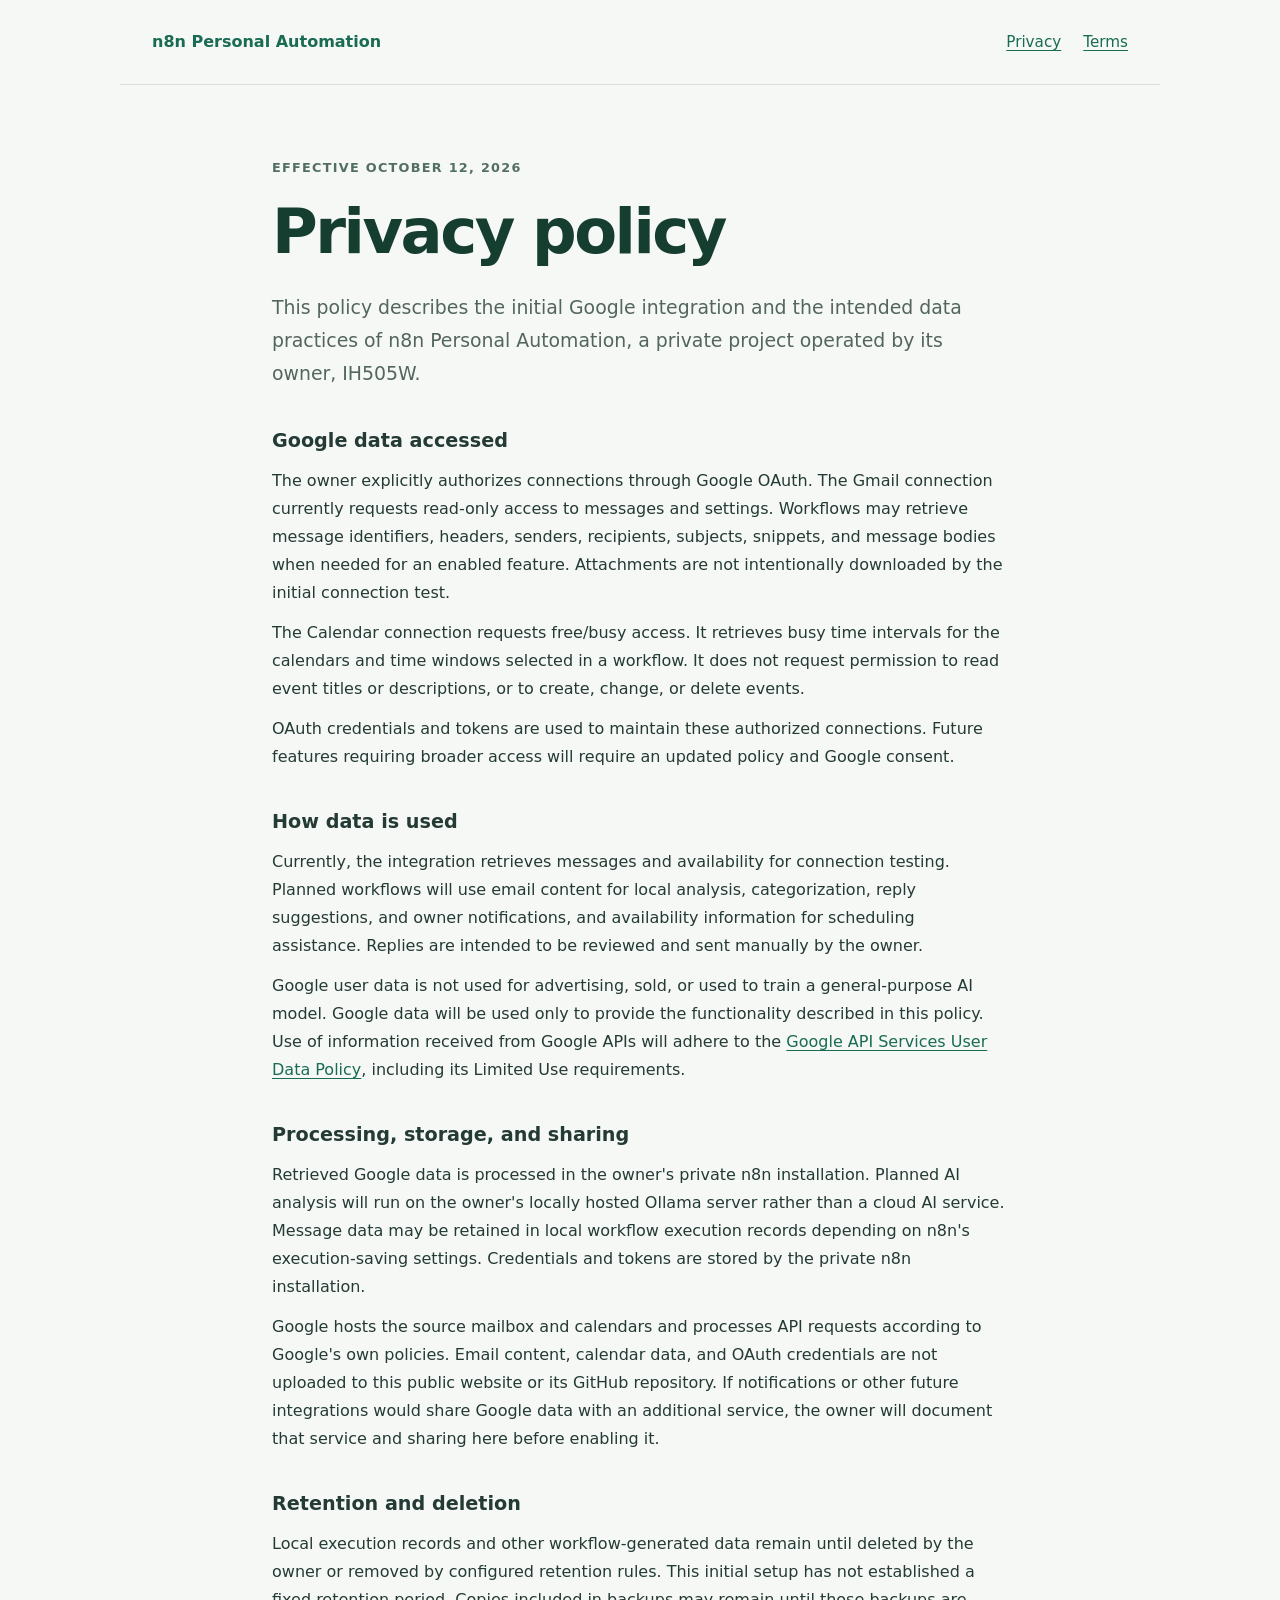
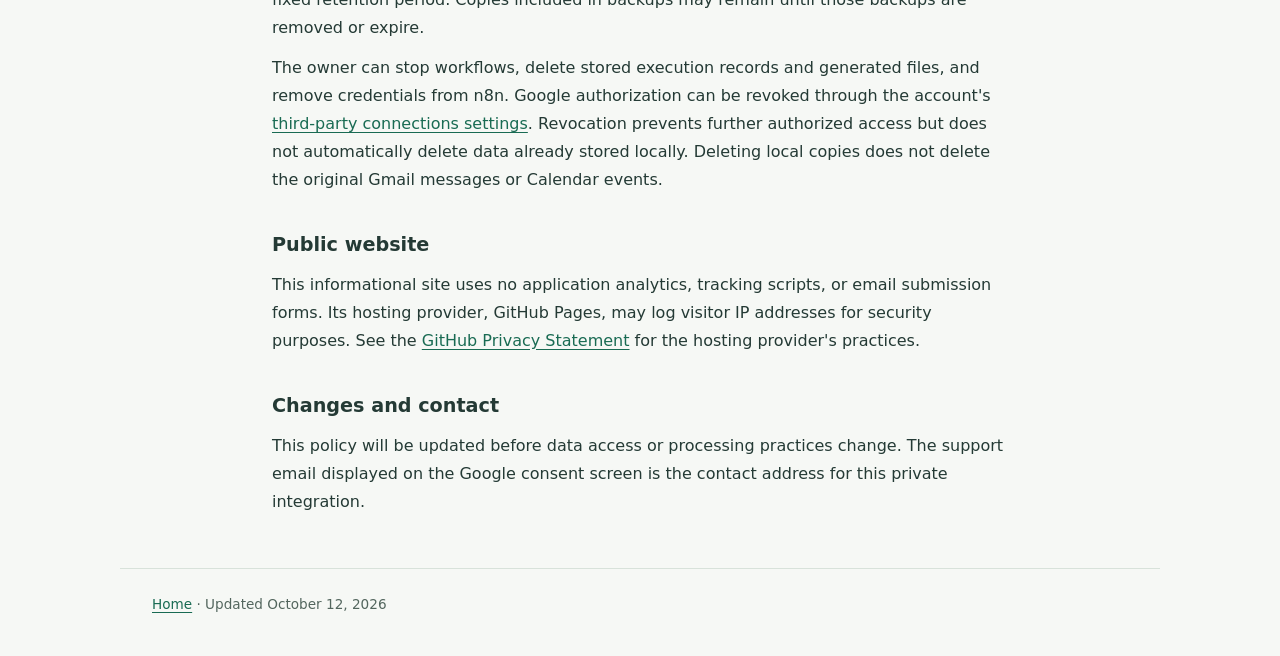
==== privacy.html @ 3055c7d0 "Add automation homepage and privacy pages" ====
<!doctype html>
<html lang="en">
<head>
  <meta charset="utf-8">
  <meta name="viewport" content="width=device-width, initial-scale=1">
  <meta name="description" content="Privacy policy for n8n Personal Automation.">
  <title>Privacy · n8n Personal Automation</title>
  <link rel="stylesheet" href="styles.css">
</head>
<body>
  <header class="site-header"><a href="index.html">n8n Personal Automation</a><nav aria-label="Main"><a href="privacy.html" aria-current="page">Privacy</a><a href="terms.html">Terms</a></nav></header>
  <main>
    <p class="eyebrow">Effective October 12, 2026</p>
    <h1>Privacy policy</h1>
    <p class="lead">This policy describes the initial Google integration and the intended data practices of n8n Personal Automation, a private project operated by its owner, IH505W.</p>
    <section><h2>Google data accessed</h2><p>The owner explicitly authorizes connections through Google OAuth. The Gmail connection currently requests read-only access to messages and settings. Workflows may retrieve message identifiers, headers, senders, recipients, subjects, snippets, and message bodies when needed for an enabled feature. Attachments are not intentionally downloaded by the initial connection test.</p><p>The Calendar connection requests free/busy access. It retrieves busy time intervals for the calendars and time windows selected in a workflow. It does not request permission to read event titles or descriptions, or to create, change, or delete events.</p><p>OAuth credentials and tokens are used to maintain these authorized connections. Future features requiring broader access will require an updated policy and Google consent.</p></section>
    <section><h2>How data is used</h2><p>Currently, the integration retrieves messages and availability for connection testing. Planned workflows will use email content for local analysis, categorization, reply suggestions, and owner notifications, and availability information for scheduling assistance. Replies are intended to be reviewed and sent manually by the owner.</p><p>Google user data is not used for advertising, sold, or used to train a general-purpose AI model. Google data will be used only to provide the functionality described in this policy. Use of information received from Google APIs will adhere to the <a href="https://developers.google.com/terms/api-services-user-data-policy">Google API Services User Data Policy</a>, including its Limited Use requirements.</p></section>
    <section><h2>Processing, storage, and sharing</h2><p>Retrieved Google data is processed in the owner's private n8n installation. Planned AI analysis will run on the owner's locally hosted Ollama server rather than a cloud AI service. Message data may be retained in local workflow execution records depending on n8n's execution-saving settings. Credentials and tokens are stored by the private n8n installation.</p><p>Google hosts the source mailbox and calendars and processes API requests according to Google's own policies. Email content, calendar data, and OAuth credentials are not uploaded to this public website or its GitHub repository. If notifications or other future integrations would share Google data with an additional service, the owner will document that service and sharing here before enabling it.</p></section>
    <section><h2>Retention and deletion</h2><p>Local execution records and other workflow-generated data remain until deleted by the owner or removed by configured retention rules. This initial setup has not established a fixed retention period. Copies included in backups may remain until those backups are removed or expire.</p><p>The owner can stop workflows, delete stored execution records and generated files, and remove credentials from n8n. Google authorization can be revoked through the account's <a href="https://myaccount.google.com/connections">third-party connections settings</a>. Revocation prevents further authorized access but does not automatically delete data already stored locally. Deleting local copies does not delete the original Gmail messages or Calendar events.</p></section>
    <section><h2>Public website</h2><p>This informational site uses no application analytics, tracking scripts, or email submission forms. Its hosting provider, GitHub Pages, may log visitor IP addresses for security purposes. See the <a href="https://docs.github.com/en/site-policy/privacy-policies/github-general-privacy-statement">GitHub Privacy Statement</a> for the hosting provider's practices.</p></section>
    <section><h2>Changes and contact</h2><p>This policy will be updated before data access or processing practices change. The support email displayed on the Google consent screen is the contact address for this private integration.</p></section>
  </main>
  <footer><a href="index.html">Home</a> · Updated October 12, 2026</footer>
</body>
</html>
---- styles.css ----
:root { color-scheme: light; font-family: system-ui, -apple-system, BlinkMacSystemFont, "Segoe UI", sans-serif; color: #243a35; background: #f6f8f5; }
* { box-sizing: border-box; }
body { margin: 0; line-height: 1.75; }
a { color: #196b53; text-underline-offset: .2em; }
.site-header { max-width: 1040px; margin: auto; padding: 28px 32px; display: flex; justify-content: space-between; gap: 20px; align-items: center; border-bottom: 1px solid #d8e2da; }
.site-header > a { font-weight: 700; text-decoration: none; }
nav { display: flex; gap: 22px; }
nav a { font-size: .95rem; }
main { max-width: 800px; margin: auto; padding: 60px 32px 40px; }
.eyebrow { font-size: .8rem; letter-spacing: .1em; text-transform: uppercase; font-weight: 600; color: #536f62; }
h1 { margin: 18px 0 24px; font-size: clamp(2.3rem, 6vw, 3.9rem); line-height: 1.12; letter-spacing: -.04em; color: #153e31; }
.lead { font-size: 1.18rem; color: #53665e; }
section { margin-top: 38px; }
h2 { font-size: 1.2rem; margin-bottom: 8px; line-height: 1.4; }
p { margin: 12px 0; }
footer { max-width: 1040px; margin: auto; padding: 24px 32px 40px; border-top: 1px solid #d8e2da; color: #53665e; font-size: .85rem; }
@media (max-width: 520px) { .site-header { align-items: flex-start; flex-direction: column; padding: 20px; } main { padding: 38px 20px; } footer { padding: 24px 20px; } }
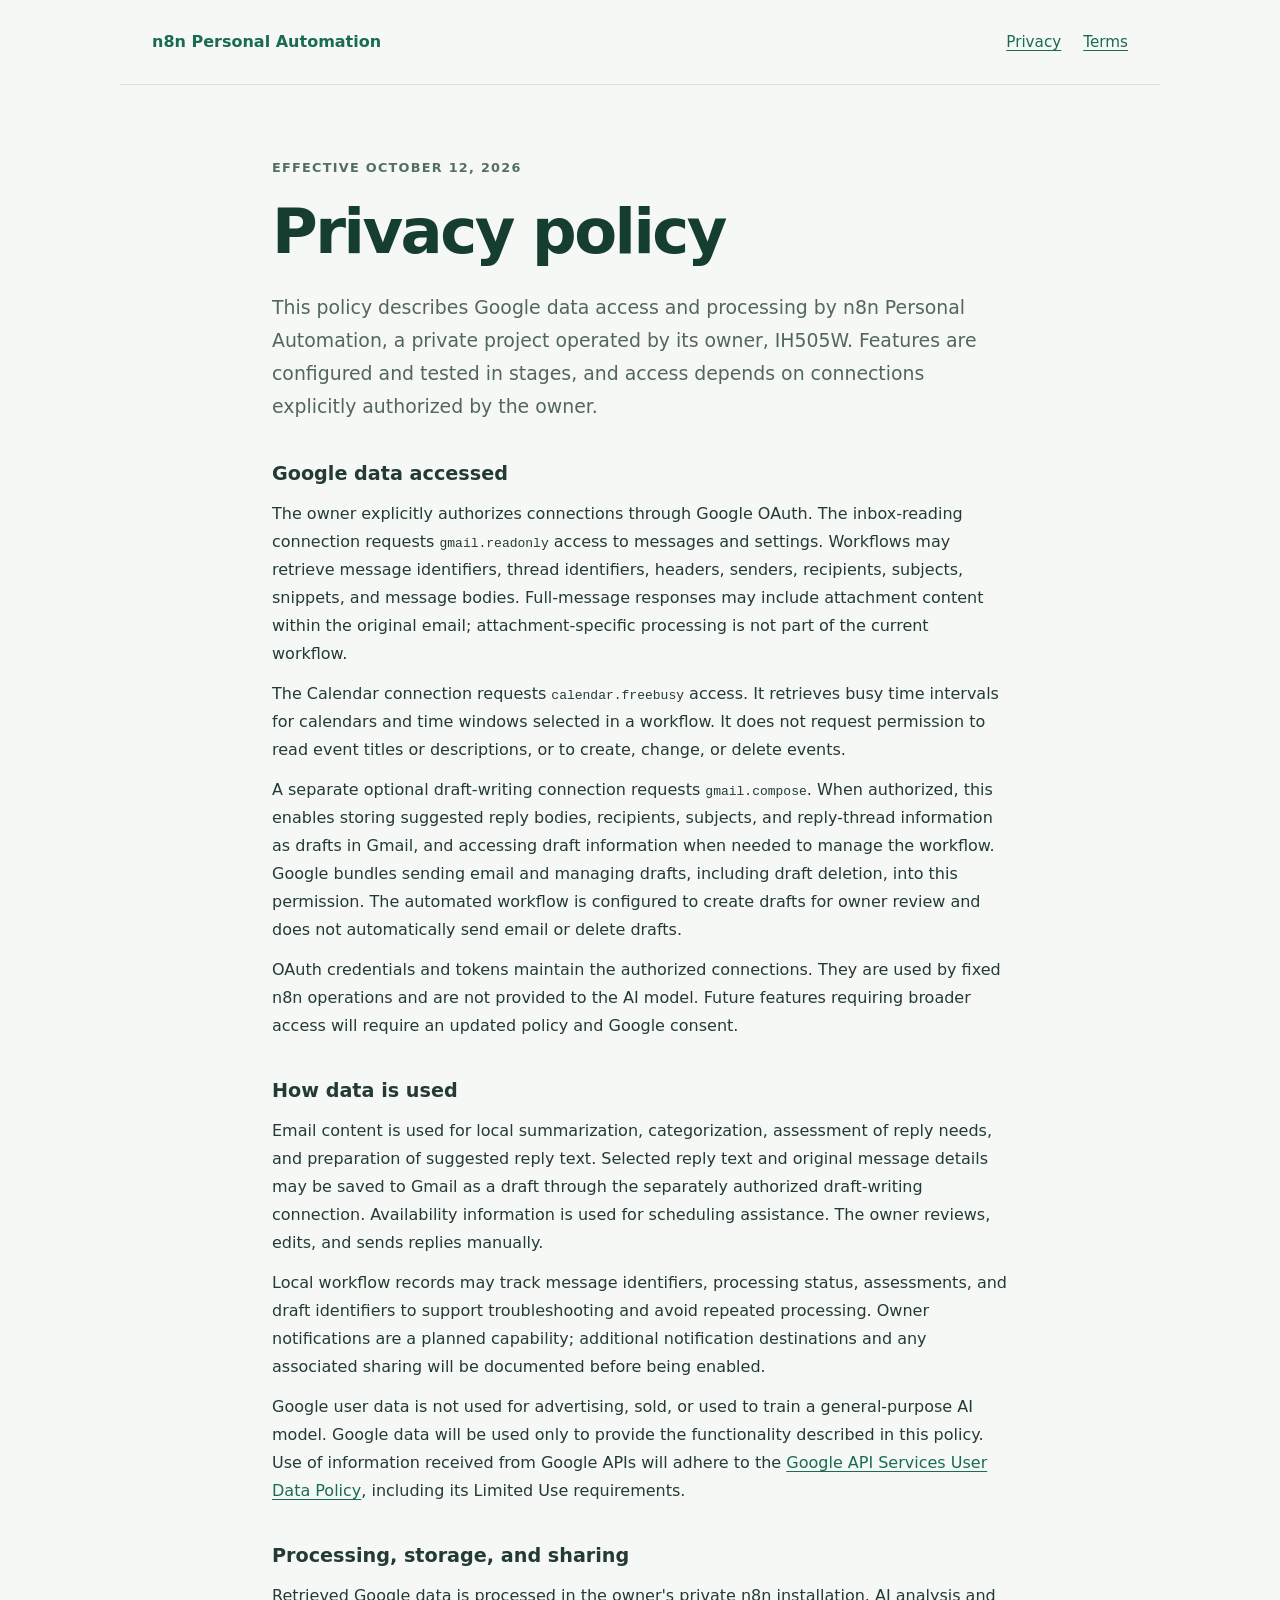
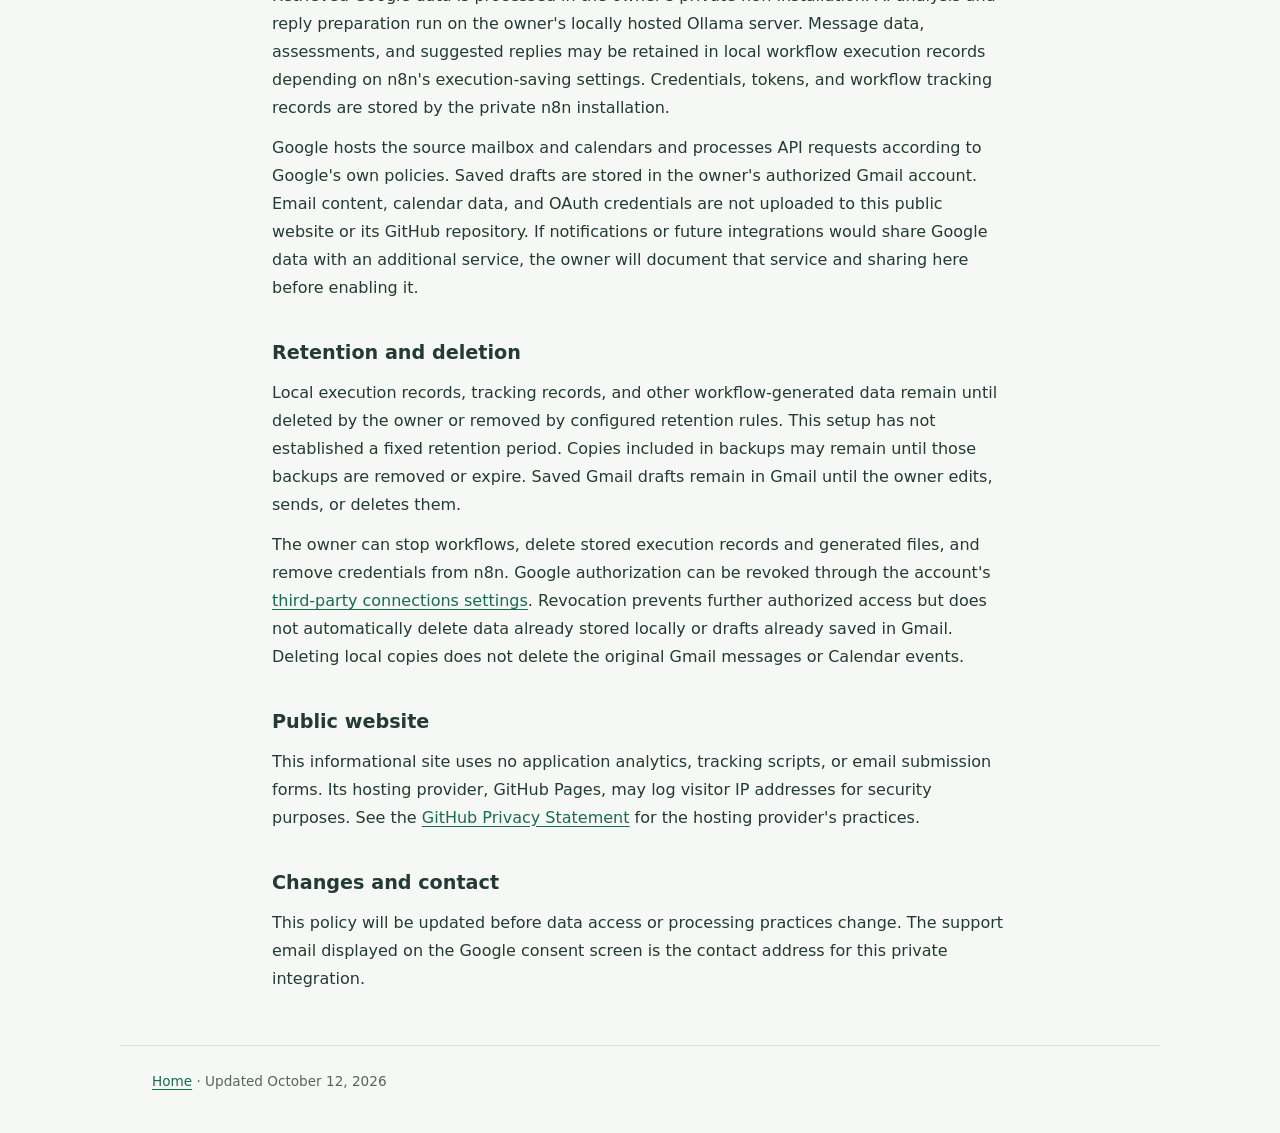
==== commit c0de74cd: "Update disclosures for local AI analysis and Gmail drafts" ====
--- a/privacy.html
+++ b/privacy.html
@@ -12,11 +12,11 @@
   <main>
     <p class="eyebrow">Effective October 12, 2026</p>
     <h1>Privacy policy</h1>
-    <p class="lead">This policy describes the initial Google integration and the intended data practices of n8n Personal Automation, a private project operated by its owner, IH505W.</p>
-    <section><h2>Google data accessed</h2><p>The owner explicitly authorizes connections through Google OAuth. The Gmail connection currently requests read-only access to messages and settings. Workflows may retrieve message identifiers, headers, senders, recipients, subjects, snippets, and message bodies when needed for an enabled feature. Attachments are not intentionally downloaded by the initial connection test.</p><p>The Calendar connection requests free/busy access. It retrieves busy time intervals for the calendars and time windows selected in a workflow. It does not request permission to read event titles or descriptions, or to create, change, or delete events.</p><p>OAuth credentials and tokens are used to maintain these authorized connections. Future features requiring broader access will require an updated policy and Google consent.</p></section>
-    <section><h2>How data is used</h2><p>Currently, the integration retrieves messages and availability for connection testing. Planned workflows will use email content for local analysis, categorization, reply suggestions, and owner notifications, and availability information for scheduling assistance. Replies are intended to be reviewed and sent manually by the owner.</p><p>Google user data is not used for advertising, sold, or used to train a general-purpose AI model. Google data will be used only to provide the functionality described in this policy. Use of information received from Google APIs will adhere to the <a href="https://developers.google.com/terms/api-services-user-data-policy">Google API Services User Data Policy</a>, including its Limited Use requirements.</p></section>
-    <section><h2>Processing, storage, and sharing</h2><p>Retrieved Google data is processed in the owner's private n8n installation. Planned AI analysis will run on the owner's locally hosted Ollama server rather than a cloud AI service. Message data may be retained in local workflow execution records depending on n8n's execution-saving settings. Credentials and tokens are stored by the private n8n installation.</p><p>Google hosts the source mailbox and calendars and processes API requests according to Google's own policies. Email content, calendar data, and OAuth credentials are not uploaded to this public website or its GitHub repository. If notifications or other future integrations would share Google data with an additional service, the owner will document that service and sharing here before enabling it.</p></section>
-    <section><h2>Retention and deletion</h2><p>Local execution records and other workflow-generated data remain until deleted by the owner or removed by configured retention rules. This initial setup has not established a fixed retention period. Copies included in backups may remain until those backups are removed or expire.</p><p>The owner can stop workflows, delete stored execution records and generated files, and remove credentials from n8n. Google authorization can be revoked through the account's <a href="https://myaccount.google.com/connections">third-party connections settings</a>. Revocation prevents further authorized access but does not automatically delete data already stored locally. Deleting local copies does not delete the original Gmail messages or Calendar events.</p></section>
+    <p class="lead">This policy describes Google data access and processing by n8n Personal Automation, a private project operated by its owner, IH505W. Features are configured and tested in stages, and access depends on connections explicitly authorized by the owner.</p>
+    <section><h2>Google data accessed</h2><p>The owner explicitly authorizes connections through Google OAuth. The inbox-reading connection requests <code>gmail.readonly</code> access to messages and settings. Workflows may retrieve message identifiers, thread identifiers, headers, senders, recipients, subjects, snippets, and message bodies. Full-message responses may include attachment content within the original email; attachment-specific processing is not part of the current workflow.</p><p>The Calendar connection requests <code>calendar.freebusy</code> access. It retrieves busy time intervals for calendars and time windows selected in a workflow. It does not request permission to read event titles or descriptions, or to create, change, or delete events.</p><p>A separate optional draft-writing connection requests <code>gmail.compose</code>. When authorized, this enables storing suggested reply bodies, recipients, subjects, and reply-thread information as drafts in Gmail, and accessing draft information when needed to manage the workflow. Google bundles sending email and managing drafts, including draft deletion, into this permission. The automated workflow is configured to create drafts for owner review and does not automatically send email or delete drafts.</p><p>OAuth credentials and tokens maintain the authorized connections. They are used by fixed n8n operations and are not provided to the AI model. Future features requiring broader access will require an updated policy and Google consent.</p></section>
+    <section><h2>How data is used</h2><p>Email content is used for local summarization, categorization, assessment of reply needs, and preparation of suggested reply text. Selected reply text and original message details may be saved to Gmail as a draft through the separately authorized draft-writing connection. Availability information is used for scheduling assistance. The owner reviews, edits, and sends replies manually.</p><p>Local workflow records may track message identifiers, processing status, assessments, and draft identifiers to support troubleshooting and avoid repeated processing. Owner notifications are a planned capability; additional notification destinations and any associated sharing will be documented before being enabled.</p><p>Google user data is not used for advertising, sold, or used to train a general-purpose AI model. Google data will be used only to provide the functionality described in this policy. Use of information received from Google APIs will adhere to the <a href="https://developers.google.com/terms/api-services-user-data-policy">Google API Services User Data Policy</a>, including its Limited Use requirements.</p></section>
+    <section><h2>Processing, storage, and sharing</h2><p>Retrieved Google data is processed in the owner's private n8n installation. AI analysis and reply preparation run on the owner's locally hosted Ollama server. Message data, assessments, and suggested replies may be retained in local workflow execution records depending on n8n's execution-saving settings. Credentials, tokens, and workflow tracking records are stored by the private n8n installation.</p><p>Google hosts the source mailbox and calendars and processes API requests according to Google's own policies. Saved drafts are stored in the owner's authorized Gmail account. Email content, calendar data, and OAuth credentials are not uploaded to this public website or its GitHub repository. If notifications or future integrations would share Google data with an additional service, the owner will document that service and sharing here before enabling it.</p></section>
+    <section><h2>Retention and deletion</h2><p>Local execution records, tracking records, and other workflow-generated data remain until deleted by the owner or removed by configured retention rules. This setup has not established a fixed retention period. Copies included in backups may remain until those backups are removed or expire. Saved Gmail drafts remain in Gmail until the owner edits, sends, or deletes them.</p><p>The owner can stop workflows, delete stored execution records and generated files, and remove credentials from n8n. Google authorization can be revoked through the account's <a href="https://myaccount.google.com/connections">third-party connections settings</a>. Revocation prevents further authorized access but does not automatically delete data already stored locally or drafts already saved in Gmail. Deleting local copies does not delete the original Gmail messages or Calendar events.</p></section>
     <section><h2>Public website</h2><p>This informational site uses no application analytics, tracking scripts, or email submission forms. Its hosting provider, GitHub Pages, may log visitor IP addresses for security purposes. See the <a href="https://docs.github.com/en/site-policy/privacy-policies/github-general-privacy-statement">GitHub Privacy Statement</a> for the hosting provider's practices.</p></section>
     <section><h2>Changes and contact</h2><p>This policy will be updated before data access or processing practices change. The support email displayed on the Google consent screen is the contact address for this private integration.</p></section>
   </main>
